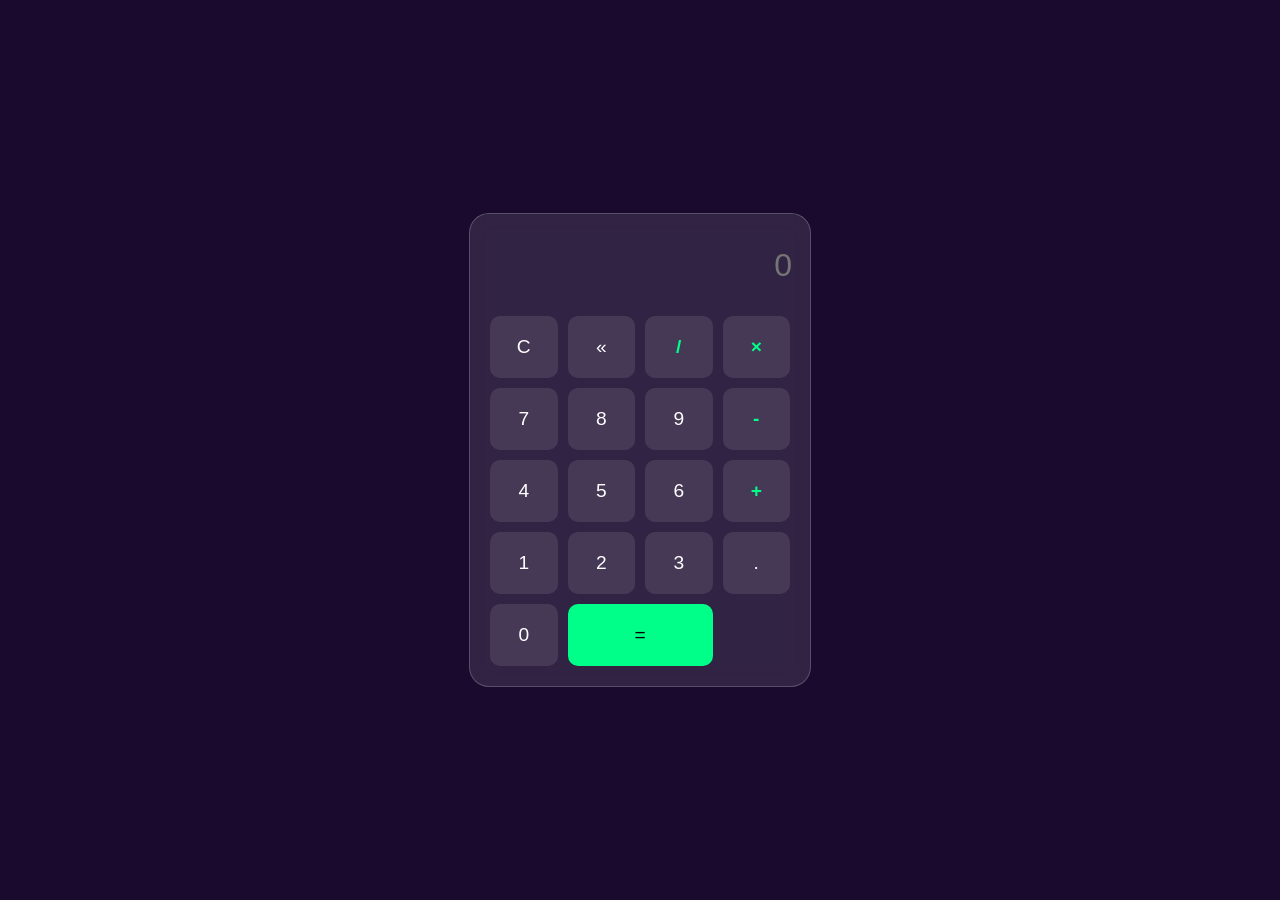
==== calc.html @ bf924f86 "Rename Calc.html to calc.html" ====
<!DOCTYPE html>
<html lang="en">
    <head>
        <meta charset="UTF-8">
        <meta name="Viewport" content="width=device-width" initial-scale="1.0">
        <title>Cyber Calc.</title>
    </head>
    <style>
        body { background: #1a0b2e; color: white; font-family: sans-serif; display: flex; justify-content: center; align-items: center; height: 100vh; margin: 0; }
        .calc { background: rgba(255,255,255,0.1); backdrop-filter: blur(10px); padding: 20px; border-radius: 20px; border: 1px solid rgba(255,255,255,0.2); width: 300px; }
        #display { width: 100%; height: 60px; background: none; border: none; color: #00ff88; font-size: 2rem; text-align: right; margin-bottom: 20px; outline: none; }
        .grid { display: grid; grid-template-columns: repeat(4, 1fr); gap: 10px; }
        button { padding: 20px; border-radius: 10px; border: none; background: rgba(255,255,255,0.1); color: white; font-size: 1.2rem; }
        button:active { background: #00ff88; color: black; }
        .op { color: #00ff88; font-weight: bold; }
        .eq { background: #00ff88; color: black; grid-column: span 2; }
    </style>
</head>
<body>
    <div class="calc">
        <input type="text" id="display" disabled placeholder="0">
        <div class="grid">
            <button onclick="clr()">C</button>
            <button onclick="del()">«</button>
            <button class="op" onclick="ins('/')">/</button>
            <button class="op" onclick="ins('*')">×</button>
            <button onclick="ins('7')">7</button><button onclick="ins('8')">8</button><button onclick="ins('9')">9</button>
            <button class="op" onclick="ins('-')">-</button>
            <button onclick="ins('4')">4</button><button onclick="ins('5')">5</button><button onclick="ins('6')">6</button>
            <button class="op" onclick="ins('+')">+</button>
            <button onclick="ins('1')">1</button><button onclick="ins('2')">2</button><button onclick="ins('3')">3</button>
            <button onclick="ins('.')">.</button>
            <button onclick="ins('0')">0</button>
            <button class="eq" onclick="calc()">=</button>
        </div>
    </div>
    <script>
        let d = document.getElementById('display');
        function ins(v) { d.value += v; }
        function clr() { d.value = ''; }
        function del() { d.value = d.value.slice(0, -1); }
        function calc() { try { d.value = eval(d.value); } catch { d.value = 'Error'; } }
    </script>
</body>
</html>
    </style>
</html>
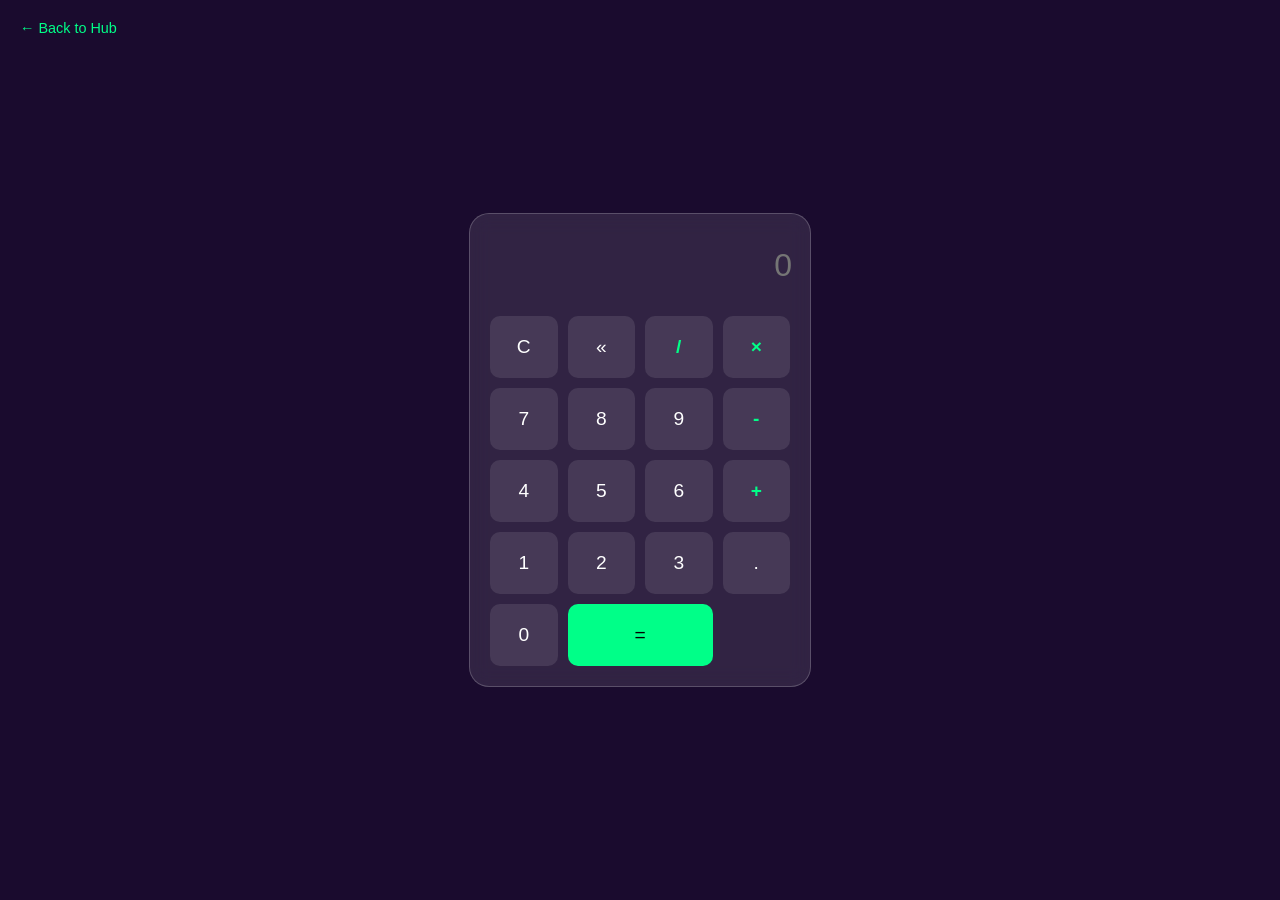
==== commit 2af15cdb: "Add navigation back to index.html" ====
--- a/calc.html
+++ b/calc.html
@@ -17,6 +17,19 @@
     </style>
 </head>
 <body>
+    <a href="index.html" style="
+    text-decoration: none; 
+    color: #00ff88; 
+    font-size: 0.9rem; 
+    position: absolute; 
+    top: 20px; 
+    left: 20px;
+    display: flex;
+    align-items: center;
+    gap: 5px;
+">
+    ← Back to Hub
+    </a>
     <div class="calc">
         <input type="text" id="display" disabled placeholder="0">
         <div class="grid">
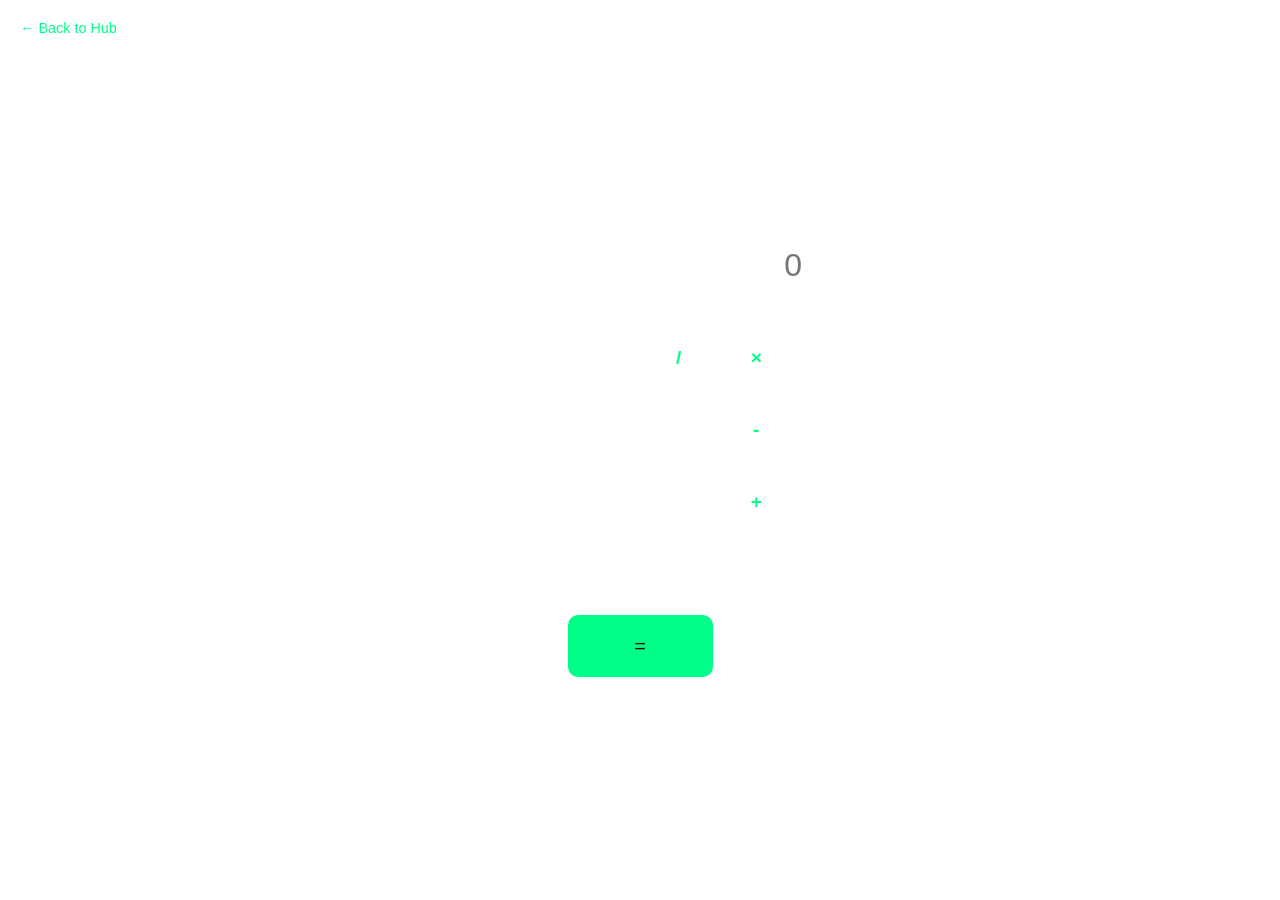
==== commit 746c7933: "Update calc.html" ====
--- a/calc.html
+++ b/calc.html
@@ -4,6 +4,7 @@
         <meta charset="UTF-8">
         <meta name="Viewport" content="width=device-width" initial-scale="1.0">
         <title>Cyber Calc.</title>
+        <link rel="icon" href="data:image/svg+xml,<svg xmlns=%22http://www.w3.org/2000/svg%22 viewBox=%220 0 100 100%22><text y=%22.9em%22 font-size=%2290%22>⚡</text></svg>">
     </head>
     <style>
         body { background: #1a0b2e; color: white; font-family: sans-serif; display: flex; justify-content: center; align-items: center; height: 100vh; margin: 0; }
@@ -15,6 +16,7 @@
         .op { color: #00ff88; font-weight: bold; }
         .eq { background: #00ff88; color: black; grid-column: span 2; }
     </style>
+    <link rel="stylesheet" href="style.css">
 </head>
 <body>
     <a href="index.html" style="
--- a/style.css
+++ b/style.css
@@ -0,0 +1,51 @@
+CSS
+/* GLOBAL SETTINGS */
+:root {
+    --neon-blue: #00d4ff;
+    --bg-dark: #0b0f19;
+    --glass: rgba(255, 255, 255, 0.05);
+    --border: rgba(255, 255, 255, 0.1);
+}
+
+body {
+    background-color: var(--bg-dark);
+    color: white;
+    font-family: 'Inter', 'Segoe UI', sans-serif;
+    margin: 0;
+    display: flex;
+    justify-content: center;
+    align-items: center;
+    min-height: 100vh;
+}
+
+/* APP CONTAINER */
+.todo-container, .app-card, .glass-panel {
+    background: var(--glass);
+    backdrop-filter: blur(15px);
+    border: 1px solid var(--border);
+    border-radius: 20px;
+    padding: 25px;
+    box-shadow: 0 10px 30px rgba(0,0,0,0.5);
+}
+
+/* INPUTS & BUTTONS */
+input {
+    background: rgba(255, 255, 255, 0.03);
+    border: 1px solid var(--border);
+    border-radius: 12px;
+    color: white;
+    padding: 12px;
+    outline: none;
+}
+
+.add-btn, .launch-btn {
+    background: var(--neon-blue);
+    color: #000;
+    border: none;
+    border-radius: 12px;
+    font-weight: bold;
+    cursor: pointer;
+    transition: 0.3s;
+}
+
+.add-btn:hover { transform: scale(1.05); }
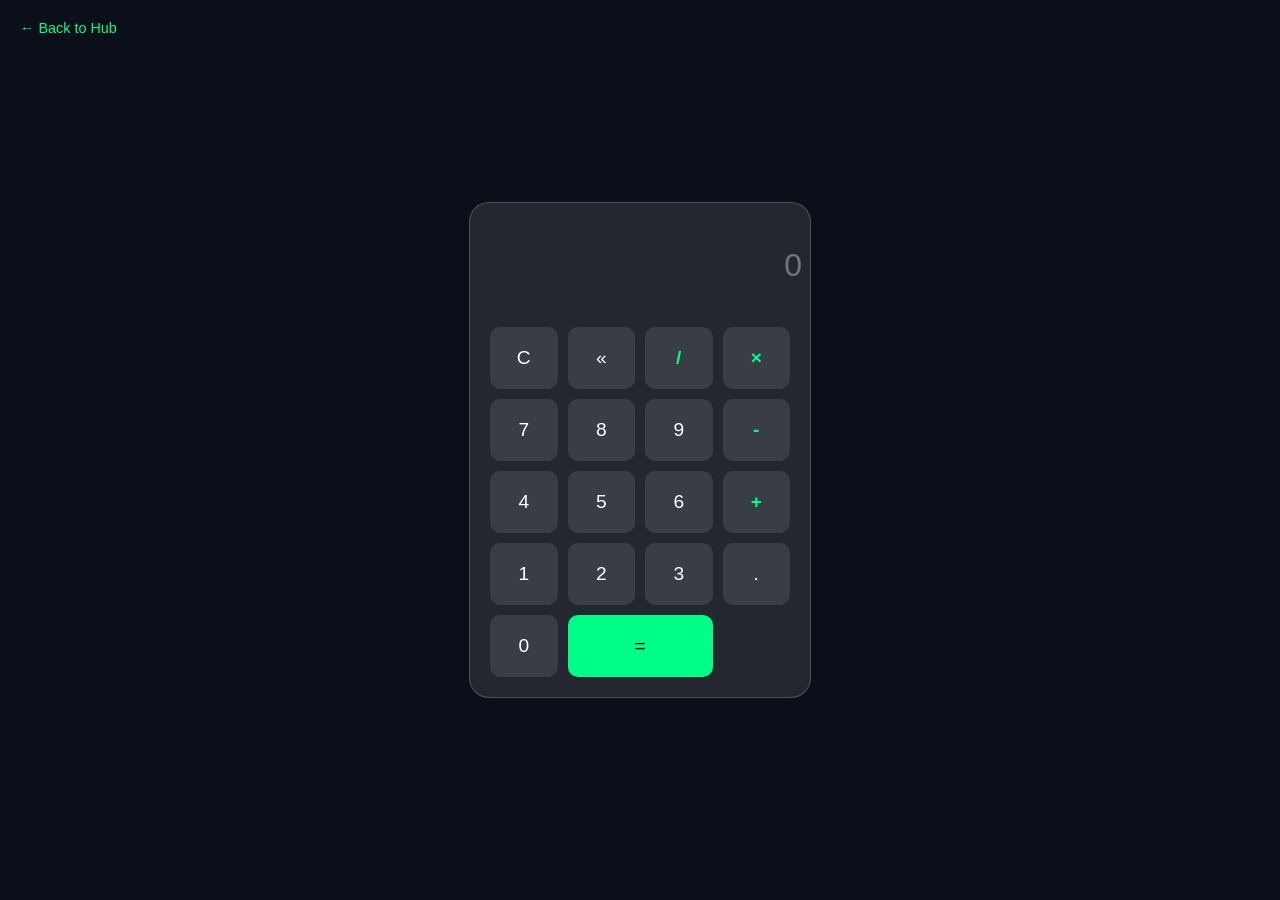
==== commit 3a9379fe: "Remove unnecessary closing style tag from calc.html" ====
--- a/calc.html
+++ b/calc.html
@@ -58,5 +58,4 @@
     </script>
 </body>
 </html>
-    </style>
-</html>
+
--- a/style.css
+++ b/style.css
@@ -1,4 +1,3 @@
-CSS
 /* GLOBAL SETTINGS */
 :root {
     --neon-blue: #00d4ff;
@@ -19,13 +18,16 @@
 }
 
 /* APP CONTAINER */
-.todo-container, .app-card, .glass-panel {
-    background: var(--glass);
-    backdrop-filter: blur(15px);
-    border: 1px solid var(--border);
+ .app-card {
+    background: rgba(255 255 255 0.05); 
+    border: 1px solid rgba(255 255 255 0.1);
     border-radius: 20px;
-    padding: 25px;
-    box-shadow: 0 10px 30px rgba(0,0,0,0.5);
+    padding: 20px;
+    text-align: center;
+    align-items: center;
+    flex-direction: column;
+    justify-content: space-between;
+    display: flex;
 }
 
 /* INPUTS & BUTTONS */
@@ -49,3 +51,44 @@
 }
 
 .add-btn:hover { transform: scale(1.05); }
+
+ul { list-style: none; padding: 0; margin-top: 20px; }
+li { animation: fadeIn 0.4s ease; }
+.completed { text-decoration: line-through; opacity: 0.4; }
+
+@keyframes fadeIn {
+    from { opacity: 0; transform: translateY(10px); }
+    to { opacity: 1; transform: translateY(0); }
+        }
+
+#contact {
+    text-align: center;
+    padding-bottom: 30px;
+}
+
+#contact h2 { color: var(--neon-blue); margin-bottom: 10px; }
+
+#contact .input-group { margin-bottom: 15px; }
+
+#contact input, #contact textarea {
+    width: 100%;
+    padding: 15px;
+    background: rgba(255, 255, 255, 0.05);
+    border: 1px solid var(--border);
+    border-radius: 12px;
+    color: white;
+    font-size: 1rem;
+    box-sizing: border-box; /* Crucial for mobile sizing! */
+}
+
+#contact textarea { resize: none; }
+
+#contact .launch-btn {
+    width: auto; /* Stop it from stretching 100% */
+    min-width: 200px;
+    padding: 12px 30px; /* Slimmer top/bottom, wider sides */
+    margin: 20px auto;
+    display: inline-block;
+    font-size: 0.95rem;
+    border-radius: 50px; /* "Pill" shape looks more modern for contact */
+}
